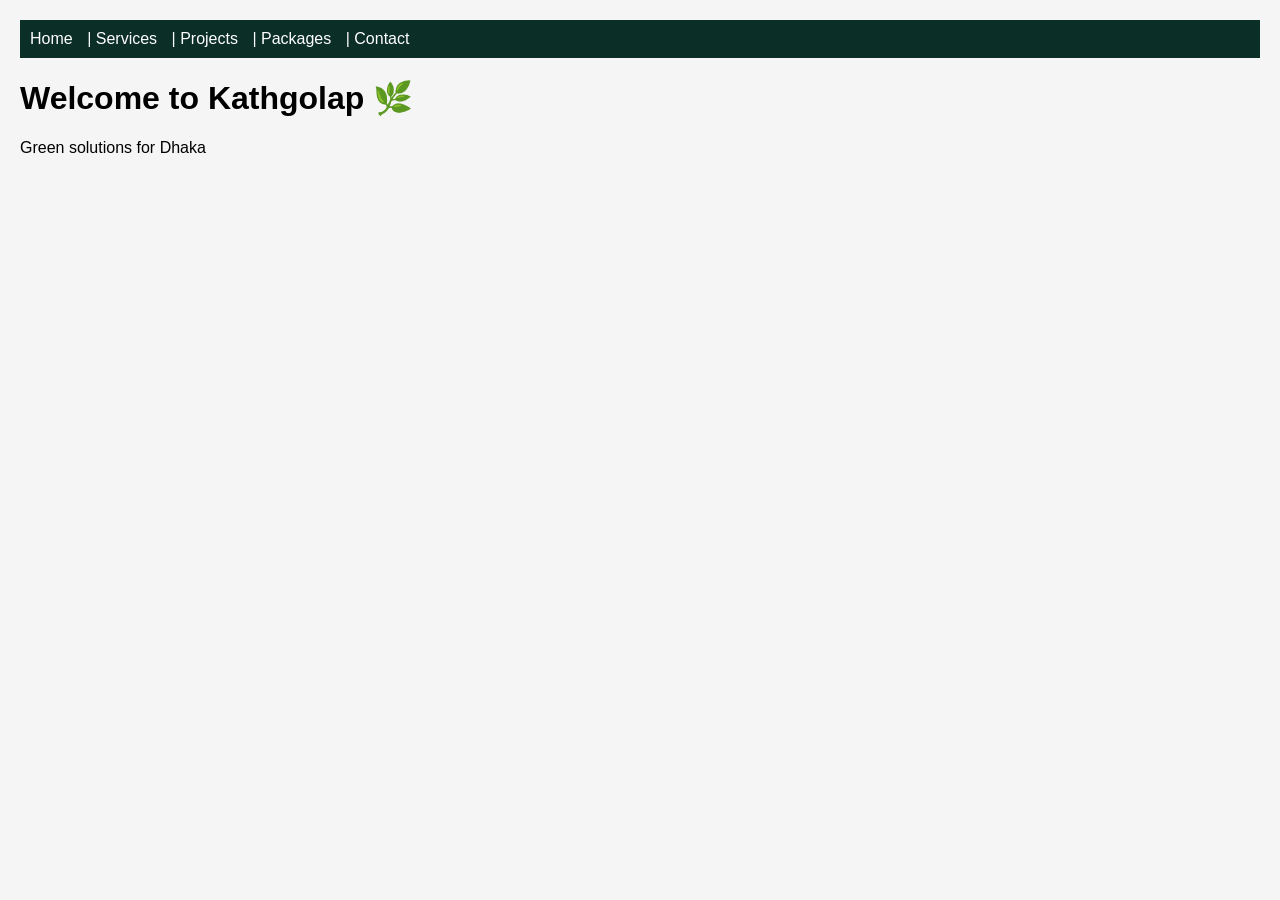
==== index.html @ d376dc99 "Add files via upload first commit" ====
<!DOCTYPE html>
<html><head><title>Kathgolap</title><link rel="stylesheet" href="style.css"></head>
<body>
<header><a href="index.html">Home</a> | <a href="services.html">Services</a> | <a href="projects.html">Projects</a> | <a href="packages.html">Packages</a> | <a href="contact.html">Contact</a></header>
<h1>Welcome to Kathgolap 🌿</h1>
<p>Green solutions for Dhaka</p>
</body></html>
---- style.css ----
body{font-family:Arial;margin:0;padding:20px;background:#f5f5f5;}
header{background:#0B2E26;color:white;padding:10px;}
a{color:white;margin-right:10px;text-decoration:none;}
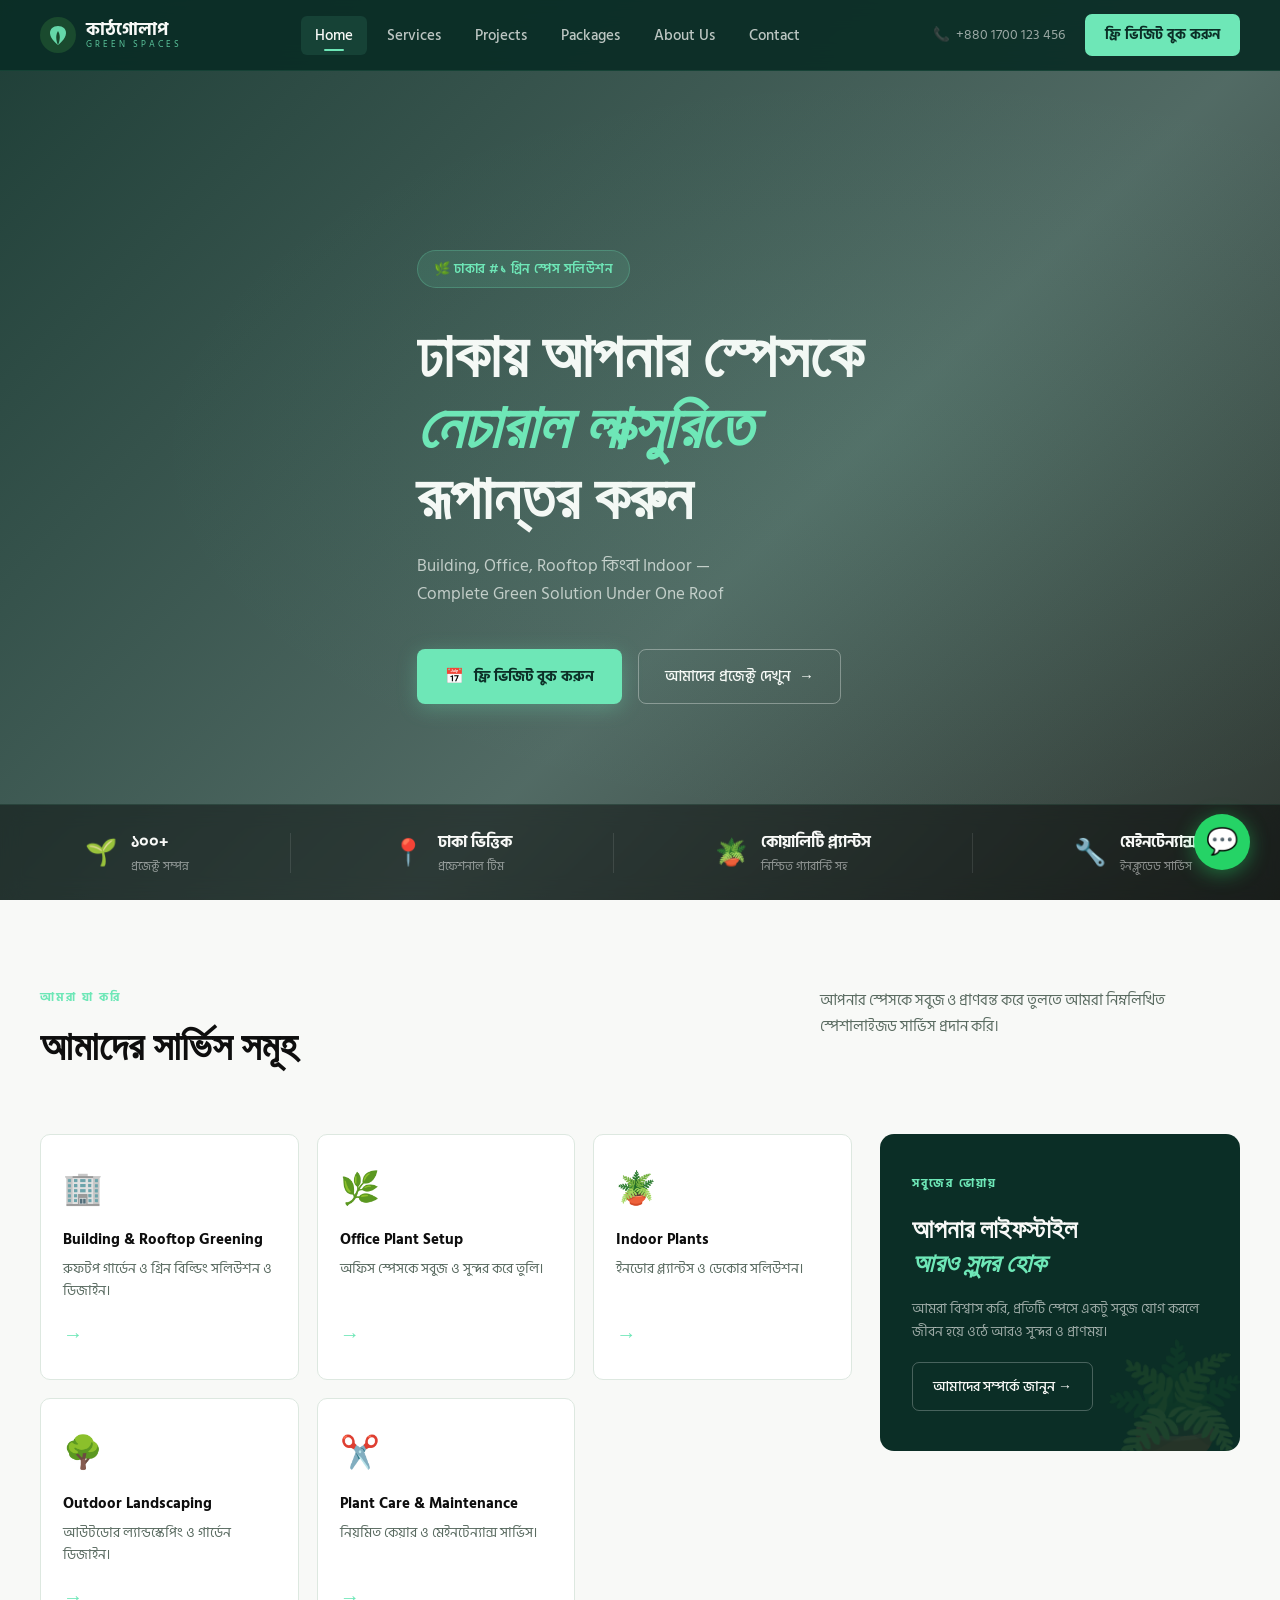
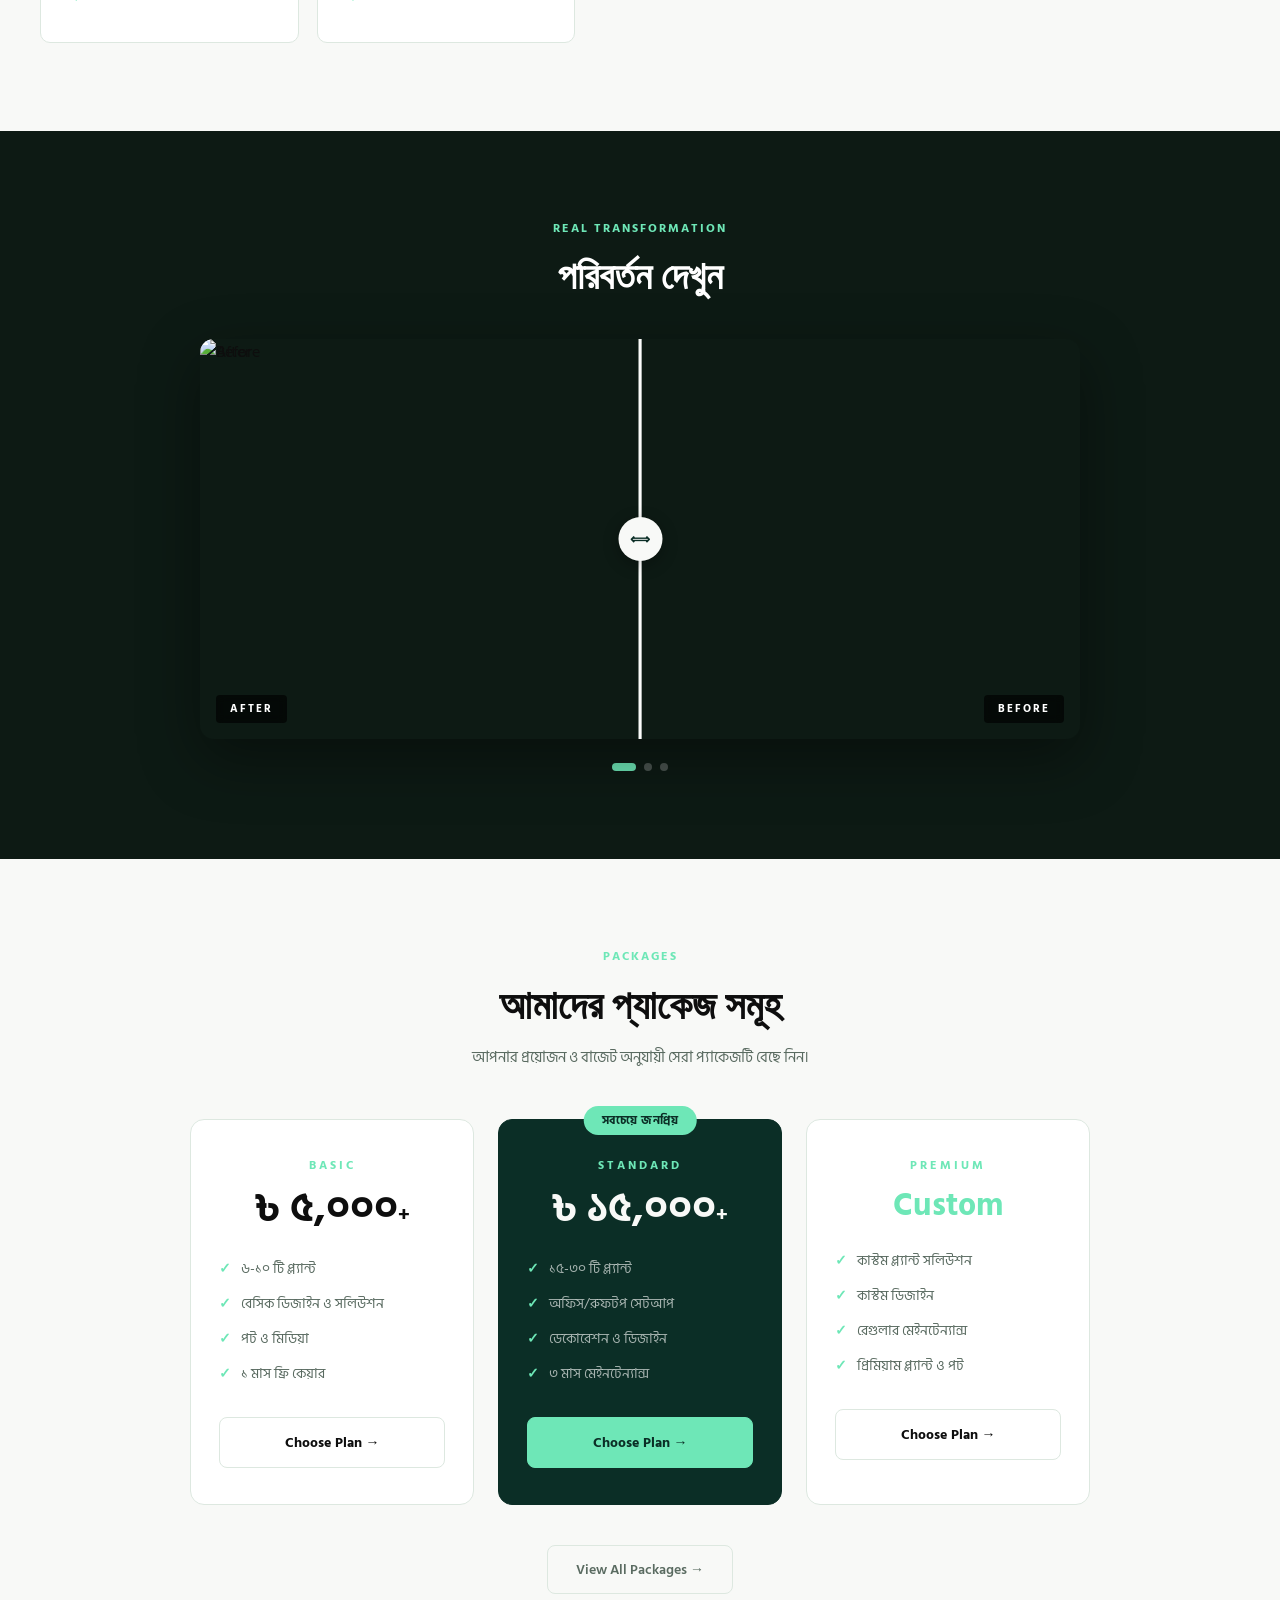
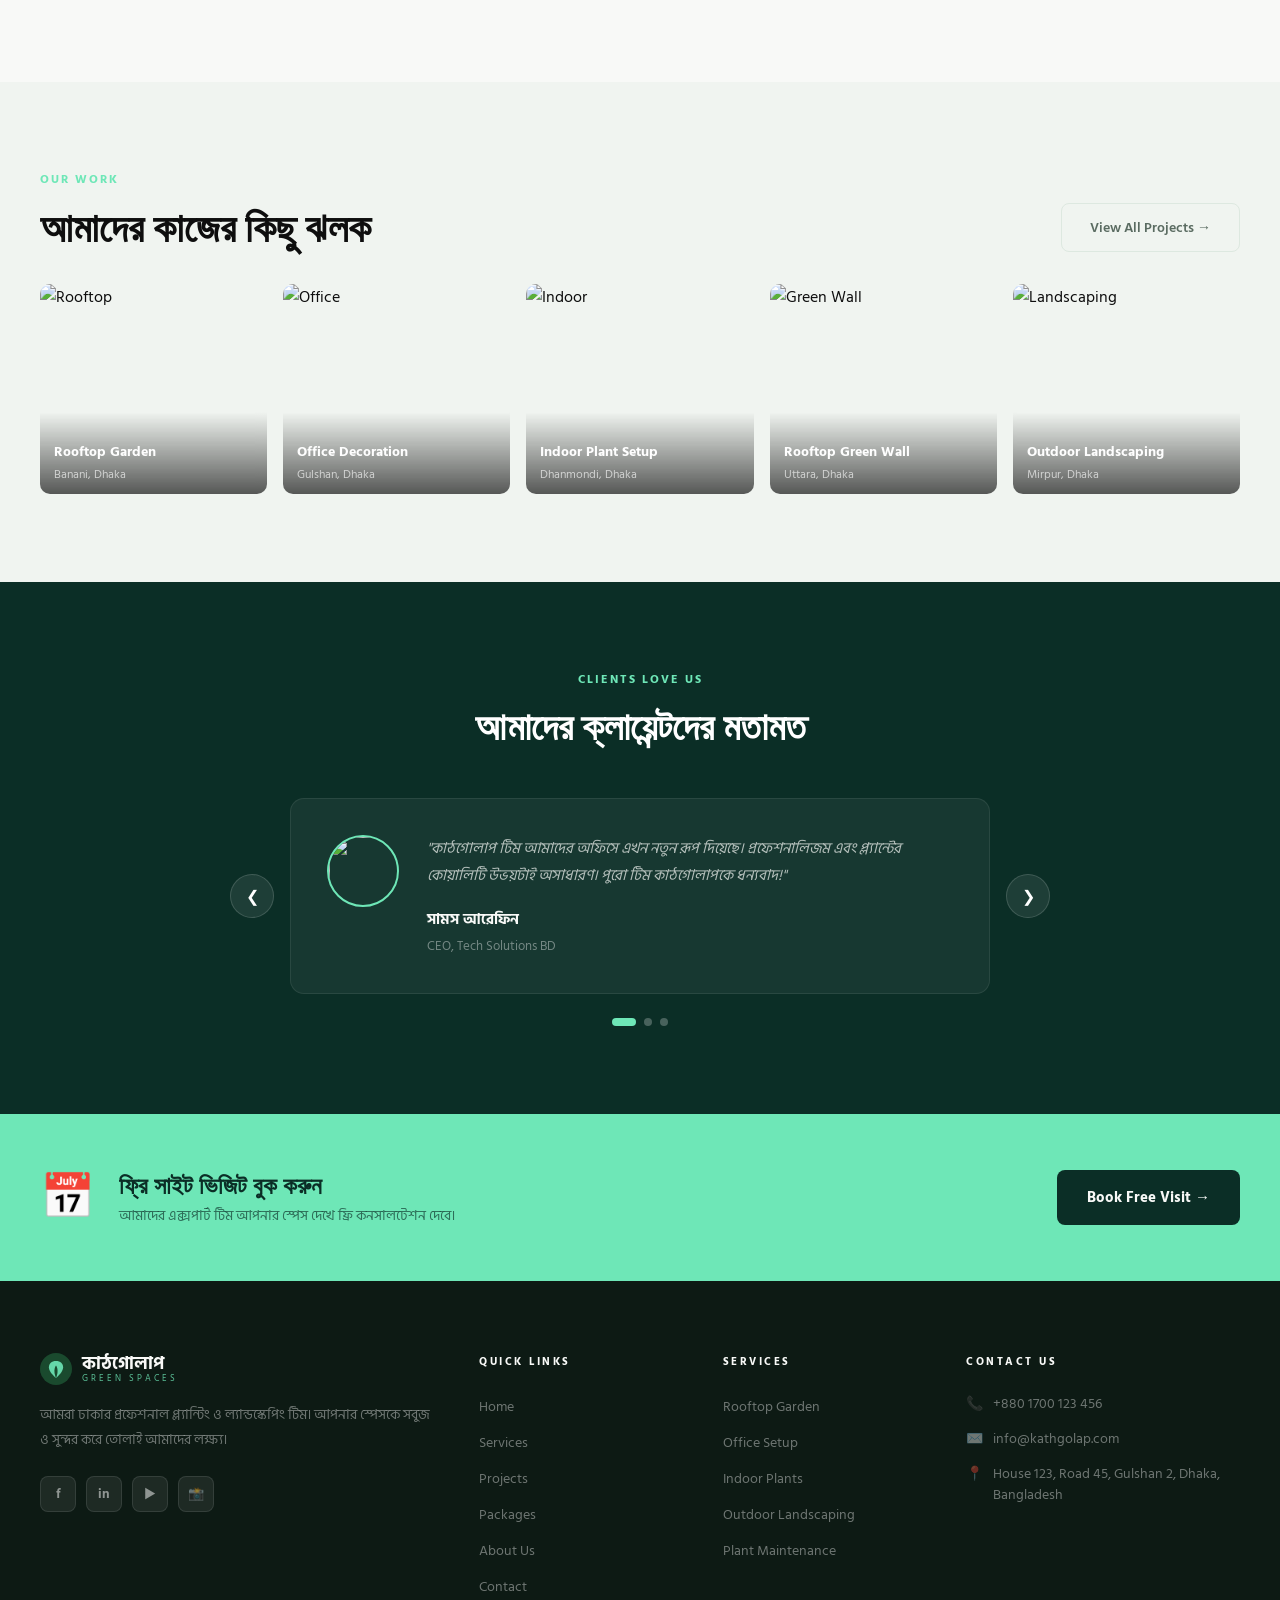
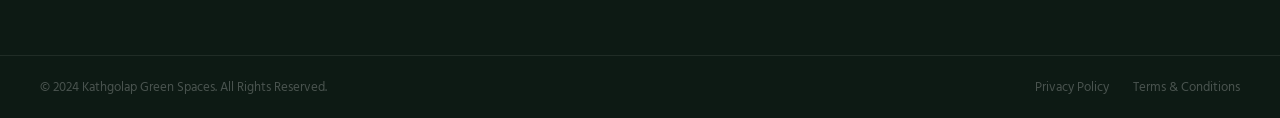
==== commit bb6f1a70: "replace old files with new kathgolap0.2 version" ====
--- a/index.html
+++ b/index.html
@@ -1,8 +1,363 @@
-
 <!DOCTYPE html>
-<html><head><title>Kathgolap</title><link rel="stylesheet" href="style.css"></head>
+<html lang="bn">
+<head>
+<meta charset="UTF-8">
+<meta name="viewport" content="width=device-width, initial-scale=1.0">
+<title>কাঠগোলাপ — Green Spaces Dhaka</title>
+<link rel="preconnect" href="https://fonts.googleapis.com">
+<link href="https://fonts.googleapis.com/css2?family=Hind+Siliguri:wght@300;400;500;600;700&family=Playfair+Display:wght@400;700&display=swap" rel="stylesheet">
+<link rel="stylesheet" href="style.css">
+</head>
 <body>
-<header><a href="index.html">Home</a> | <a href="services.html">Services</a> | <a href="projects.html">Projects</a> | <a href="packages.html">Packages</a> | <a href="contact.html">Contact</a></header>
-<h1>Welcome to Kathgolap 🌿</h1>
-<p>Green solutions for Dhaka</p>
-</body></html>
+
+<!-- NAV -->
+<header id="navbar">
+  <div class="nav-inner">
+    <a href="index.html" class="logo">
+      <svg width="36" height="36" viewBox="0 0 36 36" fill="none"><ellipse cx="18" cy="18" rx="18" ry="18" fill="#1a4a2e"/><path d="M18 28 C18 28 10 22 10 16 C10 12 13 9 18 9 C23 9 26 12 26 16 C26 22 18 28 18 28Z" fill="#6EE7B7" opacity="0.9"/><path d="M18 28 C18 28 14 20 18 14 C22 20 18 28 18 28Z" fill="#1a4a2e"/></svg>
+      <span class="logo-text"><span class="logo-bn">কাঠগোলাপ</span><span class="logo-en">GREEN SPACES</span></span>
+    </a>
+    <nav class="nav-links">
+      <a href="index.html" class="active">Home</a>
+      <a href="services.html">Services</a>
+      <a href="projects.html">Projects</a>
+      <a href="packages.html">Packages</a>
+      <a href="about.html">About Us</a>
+      <a href="contact.html">Contact</a>
+    </nav>
+    <div class="nav-right">
+      <a href="tel:+8801700123456" class="nav-phone"><span>📞</span> +880 1700 123 456</a>
+      <a href="contact.html" class="btn-cta">ফ্রি ভিজিট বুক করুন</a>
+    </div>
+    <button class="hamburger" id="hamburger">&#9776;</button>
+  </div>
+  <div class="mobile-menu" id="mobileMenu">
+    <a href="index.html">Home</a>
+    <a href="services.html">Services</a>
+    <a href="projects.html">Projects</a>
+    <a href="packages.html">Packages</a>
+    <a href="about.html">About Us</a>
+    <a href="contact.html">Contact</a>
+    <a href="contact.html" class="btn-cta" style="margin-top:12px;display:inline-block">ফ্রি ভিজিট বুক করুন</a>
+  </div>
+</header>
+
+<!-- HERO -->
+<section class="hero">
+  <div class="hero-overlay"></div>
+  <div class="hero-content">
+    <div class="hero-badge">🌿 ঢাকার #১ গ্রিন স্পেস সলিউশন</div>
+    <h1>ঢাকায় আপনার স্পেসকে<br><span class="accent-text">নেচারাল লাক্সুরিতে</span><br>রূপান্তর করুন</h1>
+    <p>Building, Office, Rooftop কিংবা Indoor —<br>Complete Green Solution Under One Roof</p>
+    <div class="hero-btns">
+      <a href="contact.html" class="btn-primary"><span>📅</span> ফ্রি ভিজিট বুক করুন</a>
+      <a href="projects.html" class="btn-outline">আমাদের প্রজেক্ট দেখুন <span>→</span></a>
+    </div>
+  </div>
+  <div class="hero-stats">
+    <div class="stat-item">
+      <div class="stat-icon">🌱</div>
+      <div><div class="stat-num">১০০+</div><div class="stat-label">প্রজেক্ট সম্পন্ন</div></div>
+    </div>
+    <div class="stat-divider"></div>
+    <div class="stat-item">
+      <div class="stat-icon">📍</div>
+      <div><div class="stat-num">ঢাকা ভিত্তিক</div><div class="stat-label">প্রফেশনাল টিম</div></div>
+    </div>
+    <div class="stat-divider"></div>
+    <div class="stat-item">
+      <div class="stat-icon">🪴</div>
+      <div><div class="stat-num">কোয়ালিটি প্ল্যান্টস</div><div class="stat-label">নিশ্চিত গ্যারান্টি সহ</div></div>
+    </div>
+    <div class="stat-divider"></div>
+    <div class="stat-item">
+      <div class="stat-icon">🔧</div>
+      <div><div class="stat-num">মেইনটেন্যান্স</div><div class="stat-label">ইনক্লুডেড সার্ভিস</div></div>
+    </div>
+  </div>
+</section>
+
+<!-- SERVICES SECTION -->
+<section class="section" id="services">
+  <div class="container">
+    <div class="section-intro">
+      <div>
+        <div class="section-tag">আমরা যা করি</div>
+        <h2 class="section-title">আমাদের সার্ভিস সমূহ</h2>
+      </div>
+      <p class="section-desc">আপনার স্পেসকে সবুজ ও প্রাণবন্ত করে তুলতে আমরা নিম্নলিখিত স্পেশালাইজড সার্ভিস প্রদান করি।</p>
+    </div>
+    <div class="services-layout">
+      <div class="services-grid">
+        <a href="services.html#rooftop" class="service-card">
+          <div class="svc-icon">🏢</div>
+          <h3>Building & Rooftop Greening</h3>
+          <p>রুফটপ গার্ডেন ও গ্রিন বিল্ডিং সলিউশন ও ডিজাইন।</p>
+          <span class="svc-arrow">→</span>
+        </a>
+        <a href="services.html#office" class="service-card">
+          <div class="svc-icon">🌿</div>
+          <h3>Office Plant Setup</h3>
+          <p>অফিস স্পেসকে সবুজ ও সুন্দর করে তুলি।</p>
+          <span class="svc-arrow">→</span>
+        </a>
+        <a href="services.html#indoor" class="service-card">
+          <div class="svc-icon">🪴</div>
+          <h3>Indoor Plants</h3>
+          <p>ইনডোর প্ল্যান্টস ও ডেকোর সলিউশন।</p>
+          <span class="svc-arrow">→</span>
+        </a>
+        <a href="services.html#outdoor" class="service-card">
+          <div class="svc-icon">🌳</div>
+          <h3>Outdoor Landscaping</h3>
+          <p>আউটডোর ল্যান্ডস্কেপিং ও গার্ডেন ডিজাইন।</p>
+          <span class="svc-arrow">→</span>
+        </a>
+        <a href="services.html#maintenance" class="service-card">
+          <div class="svc-icon">✂️</div>
+          <h3>Plant Care & Maintenance</h3>
+          <p>নিয়মিত কেয়ার ও মেইনটেন্যান্স সার্ভিস।</p>
+          <span class="svc-arrow">→</span>
+        </a>
+      </div>
+      <div class="promo-box">
+        <div class="promo-tag">সবুজের ভোয়ায়</div>
+        <h3>আপনার লাইফস্টাইল<br><span>আরও সুন্দর হোক</span></h3>
+        <p>আমরা বিশ্বাস করি, প্রতিটি স্পেসে একটু সবুজ যোগ করলে জীবন হয়ে ওঠে আরও সুন্দর ও প্রাণময়।</p>
+        <a href="about.html" class="btn-outline-dark">আমাদের সম্পর্কে জানুন →</a>
+      </div>
+    </div>
+  </div>
+</section>
+
+<!-- BEFORE/AFTER -->
+<section class="transform-section">
+  <div class="container">
+    <div class="transform-header">
+      <div class="section-tag" style="color:var(--accent)">REAL TRANSFORMATION</div>
+      <h2 style="color:#fff">পরিবর্তন দেখুন</h2>
+    </div>
+    <div class="ba-container">
+      <div class="ba-slider" id="baSlider">
+        <div class="ba-before">
+          <img src="https://images.unsplash.com/photo-1558618047-3c8c76ca7d13?w=1000&q=80" alt="Before">
+          <span class="ba-label">BEFORE</span>
+        </div>
+        <div class="ba-after">
+          <img src="https://images.unsplash.com/photo-1416879595882-3373a0480b5b?w=1000&q=80" alt="After">
+          <span class="ba-label">AFTER</span>
+        </div>
+        <div class="ba-handle" id="baHandle">
+          <div class="ba-line"></div>
+          <div class="ba-circle">⟺</div>
+          <div class="ba-line"></div>
+        </div>
+      </div>
+    </div>
+    <div class="dots-row">
+      <span class="dot active"></span><span class="dot"></span><span class="dot"></span>
+    </div>
+  </div>
+</section>
+
+<!-- PACKAGES PREVIEW -->
+<section class="section" id="packages">
+  <div class="container">
+    <div class="section-center">
+      <div class="section-tag">PACKAGES</div>
+      <h2 class="section-title">আমাদের প্যাকেজ সমূহ</h2>
+      <p class="section-desc" style="max-width:520px;margin:0 auto 48px">আপনার প্রয়োজন ও বাজেট অনুযায়ী সেরা প্যাকেজটি বেছে নিন।</p>
+    </div>
+    <div class="packages-grid">
+      <div class="pkg-card">
+        <div class="pkg-name">Basic</div>
+        <div class="pkg-price">৳ ৫,০০০<span>+</span></div>
+        <ul class="pkg-list">
+          <li>৬-১০ টি প্ল্যান্ট</li>
+          <li>বেসিক ডিজাইন ও সলিউশন</li>
+          <li>পট ও মিডিয়া</li>
+          <li>১ মাস ফ্রি কেয়ার</li>
+        </ul>
+        <a href="packages.html" class="btn-pkg">Choose Plan →</a>
+      </div>
+      <div class="pkg-card featured">
+        <div class="pkg-badge">সবচেয়ে জনপ্রিয়</div>
+        <div class="pkg-name">Standard</div>
+        <div class="pkg-price">৳ ১৫,০০০<span>+</span></div>
+        <ul class="pkg-list">
+          <li>১৫-৩০ টি প্ল্যান্ট</li>
+          <li>অফিস/রুফটপ সেটআপ</li>
+          <li>ডেকোরেশন ও ডিজাইন</li>
+          <li>৩ মাস মেইনটেন্যান্স</li>
+        </ul>
+        <a href="packages.html" class="btn-pkg featured-btn">Choose Plan →</a>
+      </div>
+      <div class="pkg-card">
+        <div class="pkg-name">Premium</div>
+        <div class="pkg-price custom">Custom</div>
+        <ul class="pkg-list">
+          <li>কাস্টম প্ল্যান্ট সলিউশন</li>
+          <li>কাস্টম ডিজাইন</li>
+          <li>রেগুলার মেইনটেন্যান্স</li>
+          <li>প্রিমিয়াম প্ল্যান্ট ও পট</li>
+        </ul>
+        <a href="packages.html" class="btn-pkg">Choose Plan →</a>
+      </div>
+    </div>
+    <div class="view-all-wrap">
+      <a href="packages.html" class="btn-ghost">View All Packages →</a>
+    </div>
+  </div>
+</section>
+
+<!-- PROJECTS GALLERY -->
+<section class="section projects-section" id="projects">
+  <div class="container">
+    <div class="projects-header">
+      <div>
+        <div class="section-tag">OUR WORK</div>
+        <h2 class="section-title" style="margin-bottom:0">আমাদের কাজের কিছু ঝলক</h2>
+      </div>
+      <a href="projects.html" class="btn-ghost">View All Projects →</a>
+    </div>
+    <div class="gallery-grid">
+      <div class="gallery-card">
+        <img src="https://images.unsplash.com/photo-1558618666-fcd25c85cd64?w=500&q=80" alt="Rooftop">
+        <div class="gallery-info"><h4>Rooftop Garden</h4><p>Banani, Dhaka</p></div>
+      </div>
+      <div class="gallery-card">
+        <img src="https://images.unsplash.com/photo-1497366216548-37526070297c?w=500&q=80" alt="Office">
+        <div class="gallery-info"><h4>Office Decoration</h4><p>Gulshan, Dhaka</p></div>
+      </div>
+      <div class="gallery-card">
+        <img src="https://images.unsplash.com/photo-1416879595882-3373a0480b5b?w=500&q=80" alt="Indoor">
+        <div class="gallery-info"><h4>Indoor Plant Setup</h4><p>Dhanmondi, Dhaka</p></div>
+      </div>
+      <div class="gallery-card">
+        <img src="https://images.unsplash.com/photo-1585320806297-9794b3e4eeae?w=500&q=80" alt="Green Wall">
+        <div class="gallery-info"><h4>Rooftop Green Wall</h4><p>Uttara, Dhaka</p></div>
+      </div>
+      <div class="gallery-card">
+        <img src="https://images.unsplash.com/photo-1585771724684-38269d6639fd?w=500&q=80" alt="Landscaping">
+        <div class="gallery-info"><h4>Outdoor Landscaping</h4><p>Mirpur, Dhaka</p></div>
+      </div>
+    </div>
+  </div>
+</section>
+
+<!-- TESTIMONIALS -->
+<section class="testi-section">
+  <div class="container">
+    <div class="section-center">
+      <div class="section-tag" style="color:var(--accent)">CLIENTS LOVE US</div>
+      <h2 style="color:#fff">আমাদের ক্লায়েন্টদের মতামত</h2>
+    </div>
+    <div class="testi-slider">
+      <button class="testi-btn testi-prev" onclick="changeTesti(-1)">❮</button>
+      <div class="testi-track" id="testiTrack">
+        <div class="testi-card active">
+          <img src="https://images.unsplash.com/photo-1507003211169-0a1dd7228f2d?w=200&q=80" class="testi-avatar" alt="">
+          <div class="testi-body">
+            <p>"কাঠগোলাপ টিম আমাদের অফিসে এখন নতুন রূপ দিয়েছে। প্রফেশনালিজম এবং প্ল্যান্টের কোয়ালিটি উভয়টাই অসাধারণ। পুরো টিম কাঠগোলাপকে ধন্যবাদ!"</p>
+            <div class="testi-name">সামস আরেফিন</div>
+            <div class="testi-role">CEO, Tech Solutions BD</div>
+          </div>
+        </div>
+        <div class="testi-card">
+          <img src="https://images.unsplash.com/photo-1494790108377-be9c29b29330?w=200&q=80" class="testi-avatar" alt="">
+          <div class="testi-body">
+            <p>"আমাদের অফিসের রুফটপে গার্ডেন বানানোর পর পুরো ভাইব চেঞ্জ হয়ে গেছে। কর্মীরা এখন অনেক বেশি রিল্যাক্সড। কাঠগোলাপকে সবাইকে রেকমেন্ড করব।"</p>
+            <div class="testi-name">নাফিসা রহমান</div>
+            <div class="testi-role">HR Manager, Sunrise Group</div>
+          </div>
+        </div>
+        <div class="testi-card">
+          <img src="https://images.unsplash.com/photo-1472099645785-5658abf4ff4e?w=200&q=80" class="testi-avatar" alt="">
+          <div class="testi-body">
+            <p>"বাসার ব্যালকনিতে এত সুন্দর গার্ডেন করে দিয়েছে যে এখন সকালে চা খাওয়াটা একটা অন্যরকম অভিজ্ঞতা। দাম ও কোয়ালিটি দুটোই পারফেক্ট।"</p>
+            <div class="testi-name">রাশেদ করিম</div>
+            <div class="testi-role">Entrepreneur, Dhaka</div>
+          </div>
+        </div>
+      </div>
+      <button class="testi-btn testi-next" onclick="changeTesti(1)">❯</button>
+    </div>
+    <div class="dots-row" id="testiDots">
+      <span class="dot active"></span><span class="dot"></span><span class="dot"></span>
+    </div>
+  </div>
+</section>
+
+<!-- CTA BANNER -->
+<div class="cta-banner">
+  <div class="cta-left">
+    <div class="cta-icon">📅</div>
+    <div>
+      <h3>ফ্রি সাইট ভিজিট বুক করুন</h3>
+      <p>আমাদের এক্সপার্ট টিম আপনার স্পেস দেখে ফ্রি কনসালটেশন দেবে।</p>
+    </div>
+  </div>
+  <a href="contact.html" class="btn-dark-cta">Book Free Visit →</a>
+</div>
+
+<!-- FOOTER -->
+<footer>
+  <div class="footer-inner">
+    <div class="footer-brand">
+      <a href="index.html" class="logo">
+        <svg width="32" height="32" viewBox="0 0 36 36" fill="none"><ellipse cx="18" cy="18" rx="18" ry="18" fill="#1a4a2e"/><path d="M18 28 C18 28 10 22 10 16 C10 12 13 9 18 9 C23 9 26 12 26 16 C26 22 18 28 18 28Z" fill="#6EE7B7" opacity="0.9"/><path d="M18 28 C18 28 14 20 18 14 C22 20 18 28 18 28Z" fill="#1a4a2e"/></svg>
+        <span class="logo-text"><span class="logo-bn">কাঠগোলাপ</span><span class="logo-en">GREEN SPACES</span></span>
+      </a>
+      <p>আমরা ঢাকার প্রফেশনাল প্ল্যান্টিং ও ল্যান্ডস্কেপিং টিম। আপনার স্পেসকে সবুজ ও সুন্দর করে তোলাই আমাদের লক্ষ্য।</p>
+      <div class="socials">
+        <a href="#" class="social">f</a>
+        <a href="#" class="social">in</a>
+        <a href="#" class="social">▶</a>
+        <a href="#" class="social">📸</a>
+      </div>
+    </div>
+    <div class="footer-col">
+      <h4>Quick Links</h4>
+      <ul>
+        <li><a href="index.html">Home</a></li>
+        <li><a href="services.html">Services</a></li>
+        <li><a href="projects.html">Projects</a></li>
+        <li><a href="packages.html">Packages</a></li>
+        <li><a href="about.html">About Us</a></li>
+        <li><a href="contact.html">Contact</a></li>
+      </ul>
+    </div>
+    <div class="footer-col">
+      <h4>Services</h4>
+      <ul>
+        <li><a href="services.html#rooftop">Rooftop Garden</a></li>
+        <li><a href="services.html#office">Office Setup</a></li>
+        <li><a href="services.html#indoor">Indoor Plants</a></li>
+        <li><a href="services.html#outdoor">Outdoor Landscaping</a></li>
+        <li><a href="services.html#maintenance">Plant Maintenance</a></li>
+      </ul>
+    </div>
+    <div class="footer-col">
+      <h4>Contact Us</h4>
+      <div class="contact-info">
+        <div class="ci-item"><span>📞</span> +880 1700 123 456</div>
+        <div class="ci-item"><span>✉️</span> info@kathgolap.com</div>
+        <div class="ci-item"><span>📍</span> House 123, Road 45, Gulshan 2, Dhaka, Bangladesh</div>
+      </div>
+    </div>
+  </div>
+  <div class="footer-bottom">
+    <p>© 2024 Kathgolap Green Spaces. All Rights Reserved.</p>
+    <div class="footer-links">
+      <a href="#">Privacy Policy</a>
+      <a href="#">Terms & Conditions</a>
+    </div>
+  </div>
+</footer>
+
+<!-- WhatsApp FAB -->
+<a href="https://wa.me/8801700123456" class="whatsapp-fab" target="_blank">💬</a>
+
+<script src="script.js"></script>
+</body>
+</html>
--- a/style.css
+++ b/style.css
@@ -1,4 +1,722 @@
-
-body{font-family:Arial;margin:0;padding:20px;background:#f5f5f5;}
-header{background:#0B2E26;color:white;padding:10px;}
-a{color:white;margin-right:10px;text-decoration:none;}
+/* ============================================================
+   KATHGOLAP — PREMIUM GREEN SPACES WEBSITE
+   Color System: Deep Forest + Soft White + Accent Mint
+============================================================ */
+
+:root {
+  --dark:     #0B2E26;
+  --dark2:    #0d1a14;
+  --green:    #1a4a2e;
+  --mid:      #2d6a4f;
+  --accent:   #6EE7B7;
+  --accent2:  #4ade80;
+  --white:    #F8F9F7;
+  --offwhite: #f0f4f0;
+  --text:     #0E0E0E;
+  --muted:    #5a6b61;
+  --border:   #dde8e0;
+  --card-bg:  #ffffff;
+  --radius:   10px;
+  --shadow:   0 4px 24px rgba(11,46,38,.08);
+  --trans:    .3s cubic-bezier(.4,0,.2,1);
+}
+
+*, *::before, *::after { margin:0; padding:0; box-sizing:border-box; }
+html { scroll-behavior:smooth; font-size:16px; }
+body {
+  font-family:'Hind Siliguri', sans-serif;
+  background:var(--white);
+  color:var(--text);
+  overflow-x:hidden;
+  -webkit-font-smoothing:antialiased;
+}
+
+img { display:block; max-width:100%; }
+a { text-decoration:none; color:inherit; }
+ul { list-style:none; }
+
+/* ── SCROLLBAR ── */
+::-webkit-scrollbar { width:6px; }
+::-webkit-scrollbar-track { background:#f0f4f0; }
+::-webkit-scrollbar-thumb { background:var(--mid); border-radius:3px; }
+
+/* ══════════════════════════════════════
+   NAVBAR
+══════════════════════════════════════ */
+#navbar {
+  position:fixed; top:0; left:0; right:0; z-index:1000;
+  background:rgba(11,46,38,.95);
+  backdrop-filter:blur(12px);
+  border-bottom:1px solid rgba(110,231,183,.1);
+  transition:background var(--trans), box-shadow var(--trans);
+}
+#navbar.scrolled {
+  background:rgba(11,20,14,.97);
+  box-shadow:0 2px 24px rgba(0,0,0,.3);
+}
+.nav-inner {
+  max-width:1320px; margin:auto;
+  display:flex; align-items:center; justify-content:space-between;
+  padding:0 40px; height:70px;
+}
+.logo {
+  display:flex; align-items:center; gap:10px; flex-shrink:0;
+}
+.logo-text { display:flex; flex-direction:column; line-height:1.1; }
+.logo-bn { font-size:18px; font-weight:700; color:var(--white); }
+.logo-en { font-size:9px; letter-spacing:3px; color:var(--accent); opacity:.8; }
+.nav-links {
+  display:flex; align-items:center; gap:6px;
+}
+.nav-links a {
+  color:rgba(248,249,247,.75);
+  font-size:14.5px; font-weight:500;
+  padding:8px 14px; border-radius:6px;
+  transition:color var(--trans), background var(--trans);
+  position:relative;
+}
+.nav-links a:hover, .nav-links a.active {
+  color:var(--white);
+  background:rgba(110,231,183,.1);
+}
+.nav-links a.active::after {
+  content:'';
+  position:absolute; bottom:4px; left:50%; transform:translateX(-50%);
+  width:20px; height:2px; background:var(--accent); border-radius:2px;
+}
+.nav-right { display:flex; align-items:center; gap:20px; }
+.nav-phone { color:rgba(248,249,247,.6); font-size:13.5px; display:flex; align-items:center; gap:6px; }
+.btn-cta {
+  background:var(--accent); color:var(--dark);
+  padding:10px 20px; border-radius:7px;
+  font-weight:700; font-size:13.5px; white-space:nowrap;
+  transition:opacity var(--trans), transform var(--trans);
+  display:inline-block;
+}
+.btn-cta:hover { opacity:.88; transform:translateY(-1px); }
+.hamburger {
+  display:none; background:none; border:none;
+  color:var(--white); font-size:22px; cursor:pointer;
+}
+.mobile-menu {
+  display:none; flex-direction:column; gap:4px;
+  padding:16px 24px 24px; border-top:1px solid rgba(255,255,255,.1);
+}
+.mobile-menu a { color:rgba(248,249,247,.8); padding:10px 0; font-size:16px; border-bottom:1px solid rgba(255,255,255,.06); }
+.mobile-menu.open { display:flex; }
+
+/* ══════════════════════════════════════
+   HERO
+══════════════════════════════════════ */
+.hero {
+  min-height:100vh;
+  background:
+    linear-gradient(135deg, rgba(11,46,38,.92) 0%, rgba(11,46,38,.7) 60%, rgba(11,20,14,.85) 100%),
+    url('https://images.unsplash.com/photo-1558618666-fcd25c85cd64?w=1600&q=85') center/cover no-repeat;
+  display:flex; flex-direction:column; justify-content:center;
+  padding-top:70px;
+  position:relative; overflow:hidden;
+}
+.hero::before {
+  content:'';
+  position:absolute; inset:0;
+  background:radial-gradient(ellipse at 70% 50%, rgba(110,231,183,.06) 0%, transparent 60%);
+  pointer-events:none;
+}
+.hero-content {
+  max-width:1320px; margin:auto; padding:80px 40px 0;
+  flex:1; display:flex; flex-direction:column; justify-content:center;
+}
+.hero-badge {
+  display:inline-flex; align-items:center; gap:6px;
+  background:rgba(110,231,183,.12); border:1px solid rgba(110,231,183,.25);
+  color:var(--accent); padding:7px 16px; border-radius:30px;
+  font-size:13px; font-weight:600; letter-spacing:.5px;
+  margin-bottom:28px; width:fit-content;
+}
+.hero h1 {
+  font-family:'Playfair Display', serif;
+  font-size:clamp(36px, 5vw, 62px);
+  line-height:1.15; color:var(--white);
+  margin-bottom:22px; font-weight:700;
+}
+.accent-text {
+  color:var(--accent);
+  font-style:italic;
+}
+.hero p {
+  color:rgba(248,249,247,.7); font-size:17px;
+  line-height:1.7; margin-bottom:40px; max-width:480px;
+}
+.hero-btns { display:flex; gap:16px; flex-wrap:wrap; }
+.btn-primary {
+  display:inline-flex; align-items:center; gap:10px;
+  background:var(--accent); color:var(--dark);
+  padding:15px 28px; border-radius:8px;
+  font-weight:700; font-size:15px;
+  transition:transform var(--trans), box-shadow var(--trans);
+  box-shadow:0 4px 20px rgba(110,231,183,.3);
+}
+.btn-primary:hover { transform:translateY(-2px); box-shadow:0 8px 28px rgba(110,231,183,.4); }
+.btn-outline {
+  display:inline-flex; align-items:center; gap:8px;
+  color:var(--white); padding:14px 26px; border-radius:8px;
+  border:1.5px solid rgba(248,249,247,.35); font-size:15px; font-weight:500;
+  transition:border-color var(--trans), background var(--trans);
+}
+.btn-outline:hover { border-color:var(--white); background:rgba(255,255,255,.06); }
+
+.hero-stats {
+  max-width:1320px; margin:0 auto; width:100%;
+  background:rgba(0,0,0,.45); backdrop-filter:blur(10px);
+  border-top:1px solid rgba(110,231,183,.1);
+  display:flex; justify-content:space-around; align-items:center;
+  padding:24px 40px; margin-top:auto; flex-wrap:wrap; gap:12px;
+}
+.stat-item { display:flex; align-items:center; gap:14px; }
+.stat-icon { font-size:26px; }
+.stat-num { font-size:16px; font-weight:700; color:var(--white); }
+.stat-label { font-size:12px; color:rgba(255,255,255,.5); margin-top:2px; }
+.stat-divider { width:1px; height:40px; background:rgba(255,255,255,.1); }
+
+/* ══════════════════════════════════════
+   SECTIONS COMMON
+══════════════════════════════════════ */
+.section { padding:88px 0; }
+.container { max-width:1320px; margin:auto; padding:0 40px; }
+.section-tag {
+  color:var(--accent); font-size:12px; font-weight:700;
+  letter-spacing:2px; text-transform:uppercase; margin-bottom:10px;
+}
+.section-title { font-family:'Playfair Display', serif; font-size:clamp(26px,3.5vw,40px); font-weight:700; margin-bottom:16px; }
+.section-intro {
+  display:flex; justify-content:space-between; align-items:flex-start;
+  flex-wrap:wrap; gap:20px; margin-bottom:48px;
+}
+.section-desc { color:var(--muted); font-size:15px; line-height:1.75; max-width:420px; }
+.section-center { text-align:center; }
+
+/* ══════════════════════════════════════
+   SERVICES
+══════════════════════════════════════ */
+.services-layout {
+  display:grid; grid-template-columns:1fr 360px; gap:28px; align-items:start;
+}
+.services-grid {
+  display:grid; grid-template-columns:repeat(3,1fr); gap:18px;
+}
+.services-grid .service-card:nth-child(4),
+.services-grid .service-card:nth-child(5) {
+  /* last row spans 2 cols evenly via auto placement */
+}
+.service-card {
+  background:var(--card-bg); border-radius:var(--radius);
+  padding:28px 22px; border:1.5px solid var(--border);
+  display:flex; flex-direction:column;
+  transition:transform var(--trans), box-shadow var(--trans), border-color var(--trans);
+  cursor:pointer;
+}
+.service-card:hover {
+  transform:translateY(-5px); box-shadow:var(--shadow);
+  border-color:rgba(110,231,183,.5);
+}
+.svc-icon { font-size:32px; margin-bottom:14px; }
+.service-card h3 { font-size:15px; font-weight:700; margin-bottom:8px; line-height:1.4; }
+.service-card p { font-size:13.5px; color:var(--muted); line-height:1.65; flex:1; }
+.svc-arrow {
+  color:var(--accent); font-size:20px; font-weight:700; margin-top:16px;
+  display:inline-block; transition:transform var(--trans);
+}
+.service-card:hover .svc-arrow { transform:translateX(5px); }
+
+.promo-box {
+  background:var(--dark); border-radius:14px;
+  padding:40px 32px; color:var(--white);
+  display:flex; flex-direction:column; gap:18px;
+  min-height:280px; justify-content:center;
+  position:relative; overflow:hidden;
+}
+.promo-box::after {
+  content:'🪴'; position:absolute; right:-10px; bottom:-20px;
+  font-size:120px; opacity:.12; line-height:1;
+}
+.promo-tag { color:var(--accent); font-size:12px; font-weight:700; letter-spacing:2px; text-transform:uppercase; }
+.promo-box h3 { font-family:'Playfair Display', serif; font-size:26px; font-weight:700; line-height:1.3; }
+.promo-box h3 span { color:var(--accent); font-style:italic; }
+.promo-box p { font-size:14px; color:rgba(248,249,247,.6); line-height:1.7; }
+.btn-outline-dark {
+  display:inline-flex; align-items:center; gap:8px;
+  border:1.5px solid rgba(255,255,255,.25); color:var(--white);
+  padding:12px 20px; border-radius:7px; font-size:14px; font-weight:500;
+  width:fit-content; transition:border-color var(--trans), background var(--trans);
+}
+.btn-outline-dark:hover { border-color:var(--accent); background:rgba(110,231,183,.08); }
+
+/* ══════════════════════════════════════
+   BEFORE / AFTER
+══════════════════════════════════════ */
+.transform-section { background:var(--dark2); padding:88px 0; }
+.transform-header { text-align:center; margin-bottom:40px; }
+.transform-header h2 { font-family:'Playfair Display', serif; font-size:clamp(24px,3vw,38px); }
+.ba-container { max-width:960px; margin:0 auto; padding:0 40px; }
+.ba-slider {
+  position:relative; border-radius:14px; overflow:hidden;
+  height:400px; cursor:col-resize; user-select:none;
+  box-shadow:0 20px 60px rgba(0,0,0,.4);
+}
+.ba-before, .ba-after {
+  position:absolute; top:0; height:100%; overflow:hidden;
+}
+.ba-before { left:0; right:0; }
+.ba-before img { width:100%; height:100%; object-fit:cover; }
+.ba-after {
+  left:0; width:50%;
+  transition:none;
+}
+.ba-after img { width:200%; height:100%; object-fit:cover; }
+.ba-label {
+  position:absolute; bottom:16px; padding:5px 14px;
+  background:rgba(0,0,0,.65); backdrop-filter:blur(4px);
+  color:#fff; font-size:11px; font-weight:800; letter-spacing:2px;
+  border-radius:4px;
+}
+.ba-before .ba-label { right:16px; }
+.ba-after .ba-label { left:16px; }
+.ba-handle {
+  position:absolute; top:0; left:50%;
+  width:3px; height:100%;
+  background:var(--white);
+  transform:translateX(-50%);
+  display:flex; flex-direction:column; align-items:center; justify-content:center;
+  gap:0; pointer-events:none;
+}
+.ba-line { flex:1; width:2px; background:rgba(255,255,255,.6); }
+.ba-circle {
+  width:44px; height:44px; border-radius:50%;
+  background:var(--white); color:var(--dark); font-size:14px; font-weight:700;
+  display:flex; align-items:center; justify-content:center;
+  box-shadow:0 4px 16px rgba(0,0,0,.3); flex-shrink:0;
+}
+.dots-row { display:flex; justify-content:center; gap:8px; margin-top:24px; }
+.dot {
+  width:8px; height:8px; border-radius:50%;
+  background:rgba(255,255,255,.25); transition:background var(--trans), width var(--trans);
+}
+.dot.active { background:var(--accent); width:24px; border-radius:4px; }
+
+/* ══════════════════════════════════════
+   PACKAGES
+══════════════════════════════════════ */
+.packages-grid {
+  display:grid; grid-template-columns:repeat(3,1fr);
+  gap:24px; max-width:900px; margin:0 auto;
+}
+.pkg-card {
+  background:var(--card-bg); border:1.5px solid var(--border);
+  border-radius:14px; padding:36px 28px;
+  text-align:center; position:relative;
+  transition:transform var(--trans), box-shadow var(--trans);
+}
+.pkg-card:hover { transform:translateY(-6px); box-shadow:var(--shadow); }
+.pkg-card.featured { background:var(--dark); border-color:var(--dark); color:var(--white); }
+.pkg-badge {
+  position:absolute; top:-14px; left:50%; transform:translateX(-50%);
+  background:var(--accent); color:var(--dark);
+  padding:5px 18px; border-radius:20px; font-size:12px; font-weight:800;
+  white-space:nowrap; letter-spacing:.5px;
+}
+.pkg-name { font-size:12px; font-weight:800; letter-spacing:3px; color:var(--accent); text-transform:uppercase; margin-bottom:14px; }
+.pkg-price { font-size:40px; font-weight:800; margin-bottom:28px; line-height:1; }
+.pkg-price span { font-size:20px; }
+.pkg-card.featured .pkg-price { color:var(--white); }
+.pkg-price.custom { font-size:32px; color:var(--accent); }
+.pkg-list { text-align:left; margin-bottom:32px; display:flex; flex-direction:column; gap:12px; }
+.pkg-list li {
+  display:flex; align-items:flex-start; gap:10px;
+  font-size:14px; color:var(--muted);
+}
+.pkg-card.featured .pkg-list li { color:rgba(248,249,247,.65); }
+.pkg-list li::before { content:'✓'; color:var(--accent); font-weight:800; flex-shrink:0; }
+.btn-pkg {
+  display:block; width:100%; padding:13px;
+  border-radius:8px; font-family:'Hind Siliguri', sans-serif;
+  font-size:14px; font-weight:700; text-align:center;
+  border:1.5px solid var(--border); color:var(--text);
+  transition:all var(--trans);
+}
+.btn-pkg:hover { border-color:var(--accent); color:var(--accent); }
+.btn-pkg.featured-btn {
+  background:var(--accent); color:var(--dark); border-color:var(--accent);
+}
+.btn-pkg.featured-btn:hover { opacity:.88; }
+.view-all-wrap { text-align:center; margin-top:40px; }
+.btn-ghost {
+  display:inline-flex; align-items:center; gap:8px;
+  border:1.5px solid var(--border); color:var(--muted);
+  padding:12px 28px; border-radius:8px; font-size:14px; font-weight:600;
+  transition:all var(--trans);
+}
+.btn-ghost:hover { border-color:var(--accent); color:var(--accent); }
+
+/* ══════════════════════════════════════
+   GALLERY
+══════════════════════════════════════ */
+.projects-section { background:var(--offwhite); }
+.projects-header {
+  display:flex; justify-content:space-between; align-items:flex-end;
+  margin-bottom:32px; flex-wrap:wrap; gap:16px;
+}
+.gallery-grid {
+  display:grid; grid-template-columns:repeat(5,1fr); gap:16px;
+}
+.gallery-card {
+  border-radius:10px; overflow:hidden;
+  height:210px; position:relative; cursor:pointer;
+}
+.gallery-card img { width:100%; height:100%; object-fit:cover; transition:transform .45s ease; }
+.gallery-card:hover img { transform:scale(1.08); }
+.gallery-info {
+  position:absolute; bottom:0; left:0; right:0;
+  background:linear-gradient(transparent, rgba(0,0,0,.75));
+  padding:28px 14px 14px; color:#fff;
+  transform:translateY(4px); opacity:.9;
+  transition:transform var(--trans), opacity var(--trans);
+}
+.gallery-card:hover .gallery-info { transform:translateY(0); opacity:1; }
+.gallery-info h4 { font-size:14px; font-weight:700; }
+.gallery-info p { font-size:12px; opacity:.65; margin-top:2px; }
+
+/* ══════════════════════════════════════
+   TESTIMONIALS
+══════════════════════════════════════ */
+.testi-section { background:var(--dark); padding:88px 0; }
+.testi-section h2 { font-family:'Playfair Display', serif; font-size:clamp(24px,3vw,38px); margin-top:10px; margin-bottom:48px; }
+.testi-slider { position:relative; max-width:820px; margin:0 auto; padding:0 60px; }
+.testi-btn {
+  position:absolute; top:50%; transform:translateY(-50%);
+  width:44px; height:44px; border-radius:50%;
+  background:rgba(255,255,255,.08); border:1px solid rgba(255,255,255,.15);
+  color:#fff; font-size:16px; cursor:pointer;
+  transition:background var(--trans), border-color var(--trans);
+  display:flex; align-items:center; justify-content:center;
+}
+.testi-btn:hover { background:var(--accent); color:var(--dark); border-color:var(--accent); }
+.testi-prev { left:0; }
+.testi-next { right:0; }
+.testi-track { overflow:hidden; }
+.testi-card {
+  display:none; align-items:flex-start; gap:28px;
+  background:rgba(255,255,255,.05); border:1px solid rgba(255,255,255,.08);
+  border-radius:14px; padding:36px;
+}
+.testi-card.active { display:flex; }
+.testi-avatar { width:72px; height:72px; border-radius:50%; object-fit:cover; flex-shrink:0; border:2px solid var(--accent); }
+.testi-body p { font-size:15px; color:rgba(248,249,247,.7); line-height:1.8; margin-bottom:18px; font-style:italic; }
+.testi-name { font-size:15px; font-weight:700; color:var(--white); }
+.testi-role { font-size:13px; color:rgba(255,255,255,.4); margin-top:3px; }
+
+/* ══════════════════════════════════════
+   CTA BANNER
+══════════════════════════════════════ */
+.cta-banner {
+  background:var(--accent); padding:48px 40px;
+  display:flex; align-items:center; justify-content:space-between;
+  flex-wrap:wrap; gap:24px; max-width:100%;
+}
+.cta-left { display:flex; align-items:center; gap:24px; }
+.cta-icon { font-size:44px; }
+.cta-left h3 { font-family:'Playfair Display', serif; font-size:24px; font-weight:700; color:var(--dark); }
+.cta-left p { font-size:14px; color:rgba(11,46,38,.65); margin-top:4px; }
+.btn-dark-cta {
+  background:var(--dark); color:var(--white);
+  padding:15px 30px; border-radius:8px; font-size:15px; font-weight:700;
+  display:inline-flex; align-items:center; gap:8px;
+  transition:opacity var(--trans), transform var(--trans); flex-shrink:0;
+}
+.btn-dark-cta:hover { opacity:.85; transform:translateY(-1px); }
+
+/* ══════════════════════════════════════
+   FOOTER
+══════════════════════════════════════ */
+footer { background:var(--dark2); padding:72px 0 0; }
+.footer-inner {
+  max-width:1320px; margin:auto; padding:0 40px 56px;
+  display:grid; grid-template-columns:2fr 1fr 1fr 1.4fr; gap:48px;
+  border-bottom:1px solid rgba(255,255,255,.08);
+}
+.footer-brand p { font-size:14px; color:rgba(255,255,255,.4); line-height:1.75; margin:18px 0 24px; }
+.socials { display:flex; gap:10px; }
+.social {
+  width:36px; height:36px; border-radius:8px;
+  background:rgba(255,255,255,.07); border:1px solid rgba(255,255,255,.1);
+  color:rgba(255,255,255,.5); display:flex; align-items:center; justify-content:center;
+  font-size:13px; font-weight:700; transition:all var(--trans);
+}
+.social:hover { background:var(--accent); color:var(--dark); border-color:var(--accent); }
+.footer-col h4 {
+  font-size:11px; font-weight:800; color:var(--white); letter-spacing:2.5px;
+  text-transform:uppercase; margin-bottom:22px;
+}
+.footer-col ul { display:flex; flex-direction:column; gap:10px; }
+.footer-col ul a { color:rgba(255,255,255,.4); font-size:14px; transition:color var(--trans); }
+.footer-col ul a:hover { color:var(--accent); }
+.contact-info { display:flex; flex-direction:column; gap:14px; }
+.ci-item { display:flex; align-items:flex-start; gap:10px; font-size:14px; color:rgba(255,255,255,.4); line-height:1.5; }
+.ci-item span { flex-shrink:0; }
+.footer-bottom {
+  max-width:1320px; margin:auto; padding:20px 40px;
+  display:flex; justify-content:space-between; align-items:center; flex-wrap:wrap; gap:12px;
+}
+.footer-bottom p { font-size:13px; color:rgba(255,255,255,.25); }
+.footer-links { display:flex; gap:24px; }
+.footer-links a { font-size:13px; color:rgba(255,255,255,.25); transition:color var(--trans); }
+.footer-links a:hover { color:var(--accent); }
+
+/* WhatsApp FAB */
+.whatsapp-fab {
+  position:fixed; bottom:30px; right:30px; z-index:999;
+  width:56px; height:56px; border-radius:50%;
+  background:#25D366;
+  display:flex; align-items:center; justify-content:center;
+  font-size:26px; text-decoration:none;
+  box-shadow:0 4px 20px rgba(37,211,102,.45);
+  transition:transform var(--trans), box-shadow var(--trans);
+  animation:pulse 2.5s infinite;
+}
+.whatsapp-fab:hover { transform:scale(1.1); box-shadow:0 8px 28px rgba(37,211,102,.6); animation:none; }
+@keyframes pulse {
+  0%,100% { box-shadow:0 4px 20px rgba(37,211,102,.45); }
+  50% { box-shadow:0 4px 30px rgba(37,211,102,.7), 0 0 0 8px rgba(37,211,102,.1); }
+}
+
+/* ══════════════════════════════════════
+   PAGE HERO (inner pages)
+══════════════════════════════════════ */
+.page-hero {
+  background:linear-gradient(135deg, var(--dark) 0%, var(--dark2) 100%);
+  padding:130px 40px 70px;
+  text-align:center; color:var(--white);
+}
+.page-hero .section-tag { display:block; margin-bottom:12px; }
+.page-hero h1 { font-family:'Playfair Display', serif; font-size:clamp(28px,4vw,52px); font-weight:700; }
+.page-hero p { color:rgba(248,249,247,.6); font-size:16px; margin-top:14px; }
+.breadcrumb {
+  display:flex; align-items:center; justify-content:center; gap:8px;
+  font-size:13px; color:rgba(255,255,255,.4); margin-top:20px;
+}
+.breadcrumb a { color:var(--accent); }
+.breadcrumb span { opacity:.4; }
+
+/* ══════════════════════════════════════
+   SERVICES PAGE
+══════════════════════════════════════ */
+.services-list { display:flex; flex-direction:column; gap:0; }
+.service-row {
+  display:grid; grid-template-columns:1fr 1fr; gap:0;
+  min-height:420px;
+}
+.service-row:nth-child(even) { direction:rtl; }
+.service-row:nth-child(even) > * { direction:ltr; }
+.svc-img { overflow:hidden; }
+.svc-img img { width:100%; height:100%; object-fit:cover; transition:transform .5s ease; }
+.service-row:hover .svc-img img { transform:scale(1.04); }
+.svc-content {
+  padding:64px 56px; display:flex; flex-direction:column;
+  justify-content:center; background:var(--white);
+}
+.service-row:nth-child(odd) .svc-content { background:var(--offwhite); }
+.svc-num { font-size:64px; font-weight:800; color:var(--accent); opacity:.15; line-height:1; margin-bottom:8px; }
+.svc-content h2 { font-family:'Playfair Display', serif; font-size:28px; font-weight:700; margin-bottom:16px; }
+.svc-content p { color:var(--muted); font-size:15px; line-height:1.75; margin-bottom:24px; }
+.svc-features { display:flex; flex-direction:column; gap:10px; margin-bottom:28px; }
+.svc-features li { display:flex; align-items:center; gap:10px; font-size:14px; color:var(--muted); }
+.svc-features li::before { content:'✓'; color:var(--accent); font-weight:800; }
+
+/* ══════════════════════════════════════
+   PROJECTS PAGE
+══════════════════════════════════════ */
+.filter-bar {
+  display:flex; gap:10px; flex-wrap:wrap; margin-bottom:36px;
+}
+.filter-btn {
+  padding:9px 20px; border-radius:30px; border:1.5px solid var(--border);
+  font-family:'Hind Siliguri', sans-serif; font-size:14px; cursor:pointer;
+  background:transparent; color:var(--muted); transition:all var(--trans);
+}
+.filter-btn.active, .filter-btn:hover { background:var(--dark); color:var(--white); border-color:var(--dark); }
+.projects-masonry {
+  display:grid; grid-template-columns:repeat(3,1fr); gap:20px;
+}
+.proj-card { border-radius:12px; overflow:hidden; position:relative; cursor:pointer; }
+.proj-card img { width:100%; height:240px; object-fit:cover; display:block; transition:transform .4s ease; }
+.proj-card:hover img { transform:scale(1.06); }
+.proj-overlay {
+  position:absolute; inset:0;
+  background:linear-gradient(transparent 40%, rgba(11,46,38,.85));
+  opacity:0; transition:opacity var(--trans); display:flex; align-items:flex-end; padding:20px;
+}
+.proj-card:hover .proj-overlay { opacity:1; }
+.proj-info h4 { color:#fff; font-size:16px; font-weight:700; }
+.proj-info p { color:rgba(255,255,255,.6); font-size:13px; margin-top:3px; }
+.proj-info span { color:var(--accent); font-size:12px; font-weight:700; letter-spacing:1px; text-transform:uppercase; }
+
+/* ══════════════════════════════════════
+   PACKAGES PAGE
+══════════════════════════════════════ */
+.packages-full { display:grid; grid-template-columns:repeat(3,1fr); gap:28px; margin-top:56px; }
+.pkg-full {
+  background:var(--card-bg); border:1.5px solid var(--border); border-radius:16px;
+  overflow:hidden; transition:transform var(--trans), box-shadow var(--trans);
+}
+.pkg-full:hover { transform:translateY(-8px); box-shadow:0 16px 48px rgba(11,46,38,.12); }
+.pkg-full.featured { border-color:var(--dark); }
+.pkg-header { padding:32px 28px 24px; border-bottom:1px solid var(--border); text-align:center; }
+.pkg-full.featured .pkg-header { background:var(--dark); }
+.pkg-body { padding:28px; }
+.pkg-price-big { font-size:48px; font-weight:800; color:var(--dark); margin:12px 0; }
+.pkg-full.featured .pkg-price-big { color:var(--white); }
+.pkg-price-big small { font-size:18px; color:var(--muted); }
+.pkg-full.featured small { color:rgba(248,249,247,.5); }
+.pkg-features-full { display:flex; flex-direction:column; gap:14px; margin-bottom:28px; }
+.pkg-features-full li { display:flex; align-items:flex-start; gap:12px; font-size:14.5px; color:var(--muted); line-height:1.5; }
+.pkg-features-full li::before { content:'✓'; color:var(--accent); font-weight:800; flex-shrink:0; margin-top:1px; }
+.pkg-cta { display:block; width:100%; padding:15px; border-radius:8px; text-align:center; font-weight:700; font-size:15px; transition:all var(--trans); border:2px solid var(--border); color:var(--text); font-family:'Hind Siliguri', sans-serif; cursor:pointer; }
+.pkg-cta:hover { border-color:var(--accent); color:var(--accent); }
+.pkg-cta.filled { background:var(--accent); color:var(--dark); border-color:var(--accent); }
+.pkg-cta.filled:hover { opacity:.88; }
+.faq-section { padding:72px 0; background:var(--offwhite); }
+.faq-grid { display:flex; flex-direction:column; gap:2px; margin-top:40px; max-width:800px; }
+.faq-item { background:var(--white); border-radius:8px; overflow:hidden; }
+.faq-q {
+  padding:20px 24px; font-size:15px; font-weight:600; cursor:pointer;
+  display:flex; justify-content:space-between; align-items:center;
+  transition:color var(--trans);
+}
+.faq-q:hover { color:var(--green); }
+.faq-icon { font-size:20px; transition:transform var(--trans); }
+.faq-item.open .faq-icon { transform:rotate(45deg); }
+.faq-a { display:none; padding:0 24px 20px; font-size:14px; color:var(--muted); line-height:1.75; }
+.faq-item.open .faq-a { display:block; }
+
+/* ══════════════════════════════════════
+   ABOUT PAGE
+══════════════════════════════════════ */
+.about-intro { display:grid; grid-template-columns:1fr 1fr; gap:64px; align-items:center; }
+.about-img-wrap { position:relative; }
+.about-img-wrap img { width:100%; border-radius:14px; object-fit:cover; height:480px; }
+.about-badge {
+  position:absolute; bottom:-20px; right:-20px;
+  background:var(--dark); color:var(--white); padding:24px 28px; border-radius:12px;
+  text-align:center; box-shadow:0 8px 32px rgba(0,0,0,.2);
+}
+.about-badge .big { font-size:42px; font-weight:800; color:var(--accent); line-height:1; }
+.about-badge p { font-size:13px; color:rgba(255,255,255,.6); margin-top:4px; }
+.about-text .section-tag { display:block; margin-bottom:12px; }
+.about-text h2 { font-family:'Playfair Display', serif; font-size:clamp(26px,3vw,38px); font-weight:700; margin-bottom:20px; }
+.about-text p { color:var(--muted); font-size:15px; line-height:1.8; margin-bottom:16px; }
+.values-grid { display:grid; grid-template-columns:repeat(2,1fr); gap:20px; margin-top:32px; }
+.value-card { background:var(--offwhite); padding:24px; border-radius:10px; }
+.value-card .icon { font-size:28px; margin-bottom:10px; }
+.value-card h4 { font-size:15px; font-weight:700; margin-bottom:6px; }
+.value-card p { font-size:13.5px; color:var(--muted); line-height:1.6; }
+.team-section { padding:88px 0; background:var(--offwhite); }
+.team-grid { display:grid; grid-template-columns:repeat(4,1fr); gap:24px; margin-top:48px; }
+.team-card { background:var(--white); border-radius:12px; overflow:hidden; text-align:center; }
+.team-card img { width:100%; height:220px; object-fit:cover; }
+.team-info { padding:20px 16px; }
+.team-info h4 { font-size:16px; font-weight:700; }
+.team-info p { font-size:13px; color:var(--muted); margin-top:4px; }
+.team-info span { display:inline-block; margin-top:10px; font-size:11px; color:var(--accent); font-weight:700; letter-spacing:1px; text-transform:uppercase; }
+
+/* ══════════════════════════════════════
+   CONTACT PAGE
+══════════════════════════════════════ */
+.contact-layout { display:grid; grid-template-columns:1fr 1.4fr; gap:56px; align-items:start; }
+.contact-info-box h2 { font-family:'Playfair Display', serif; font-size:30px; font-weight:700; margin-bottom:14px; }
+.contact-info-box p { color:var(--muted); font-size:15px; line-height:1.75; margin-bottom:36px; }
+.contact-cards { display:flex; flex-direction:column; gap:16px; }
+.contact-card {
+  display:flex; align-items:center; gap:16px;
+  padding:20px; background:var(--offwhite); border-radius:10px;
+}
+.cc-icon { font-size:24px; width:48px; height:48px; background:var(--white); border-radius:8px; display:flex; align-items:center; justify-content:center; flex-shrink:0; box-shadow:var(--shadow); }
+.cc-label { font-size:12px; color:var(--muted); margin-bottom:3px; font-weight:600; letter-spacing:1px; text-transform:uppercase; }
+.cc-val { font-size:15px; font-weight:600; }
+.form-card { background:var(--white); border-radius:16px; padding:40px; box-shadow:var(--shadow); }
+.form-card h3 { font-family:'Playfair Display', serif; font-size:24px; font-weight:700; margin-bottom:28px; }
+.form-group { margin-bottom:20px; }
+.form-row { display:grid; grid-template-columns:1fr 1fr; gap:16px; }
+label { display:block; font-size:13px; font-weight:700; color:var(--text); margin-bottom:7px; letter-spacing:.5px; }
+input, textarea, select {
+  width:100%; padding:13px 16px;
+  border:1.5px solid var(--border); border-radius:8px;
+  font-family:'Hind Siliguri', sans-serif; font-size:15px; color:var(--text);
+  background:var(--offwhite); transition:border-color var(--trans), box-shadow var(--trans);
+  outline:none;
+}
+input:focus, textarea:focus, select:focus {
+  border-color:var(--accent); box-shadow:0 0 0 3px rgba(110,231,183,.15);
+  background:var(--white);
+}
+textarea { min-height:140px; resize:vertical; }
+.btn-submit {
+  width:100%; padding:15px; background:var(--dark); color:var(--white);
+  border:none; border-radius:8px; font-family:'Hind Siliguri', sans-serif;
+  font-size:16px; font-weight:700; cursor:pointer;
+  transition:background var(--trans), transform var(--trans);
+}
+.btn-submit:hover { background:var(--green); transform:translateY(-1px); }
+.map-section { padding:0 0 88px; }
+.map-wrap { border-radius:14px; overflow:hidden; height:400px; }
+.map-wrap iframe { width:100%; height:100%; border:none; }
+.whatsapp-contact {
+  display:flex; align-items:center; gap:14px;
+  background:#25D366; color:#fff; padding:16px 24px; border-radius:10px;
+  margin-top:24px; font-weight:700; font-size:15px; transition:opacity var(--trans);
+}
+.whatsapp-contact:hover { opacity:.9; }
+
+/* ══════════════════════════════════════
+   ANIMATIONS
+══════════════════════════════════════ */
+.fade-in { opacity:0; transform:translateY(24px); transition:opacity .6s ease, transform .6s ease; }
+.fade-in.visible { opacity:1; transform:translateY(0); }
+
+/* ══════════════════════════════════════
+   RESPONSIVE
+══════════════════════════════════════ */
+@media (max-width:1100px) {
+  .services-layout { grid-template-columns:1fr; }
+  .services-grid { grid-template-columns:repeat(2,1fr); }
+  .gallery-grid { grid-template-columns:repeat(3,1fr); }
+  .footer-inner { grid-template-columns:1fr 1fr; gap:32px; }
+  .packages-full { grid-template-columns:1fr; max-width:480px; margin-left:auto; margin-right:auto; }
+  .team-grid { grid-template-columns:repeat(2,1fr); }
+  .about-intro { grid-template-columns:1fr; }
+  .about-img-wrap img { height:320px; }
+  .about-badge { right:16px; bottom:-16px; }
+  .contact-layout { grid-template-columns:1fr; }
+  .service-row { grid-template-columns:1fr; }
+  .service-row:nth-child(even) { direction:ltr; }
+  .svc-img img { height:280px; }
+}
+@media (max-width:768px) {
+  .nav-inner { padding:0 20px; }
+  .nav-links, .nav-right { display:none; }
+  .hamburger { display:block; }
+  .hero-content { padding:60px 20px 0; }
+  .hero-stats { padding:20px; gap:16px; flex-wrap:wrap; }
+  .stat-divider { display:none; }
+  .container { padding:0 20px; }
+  .section { padding:56px 0; }
+  .packages-grid { grid-template-columns:1fr; max-width:380px; margin:0 auto; }
+  .gallery-grid { grid-template-columns:repeat(2,1fr); }
+  .projects-masonry { grid-template-columns:1fr 1fr; }
+  .footer-inner { grid-template-columns:1fr; gap:28px; }
+  .cta-banner { padding:32px 20px; }
+  .form-row { grid-template-columns:1fr; }
+  .team-grid { grid-template-columns:repeat(2,1fr); }
+  .page-hero { padding:110px 20px 50px; }
+  .ba-slider { height:260px; }
+  .svc-content { padding:36px 28px; }
+}
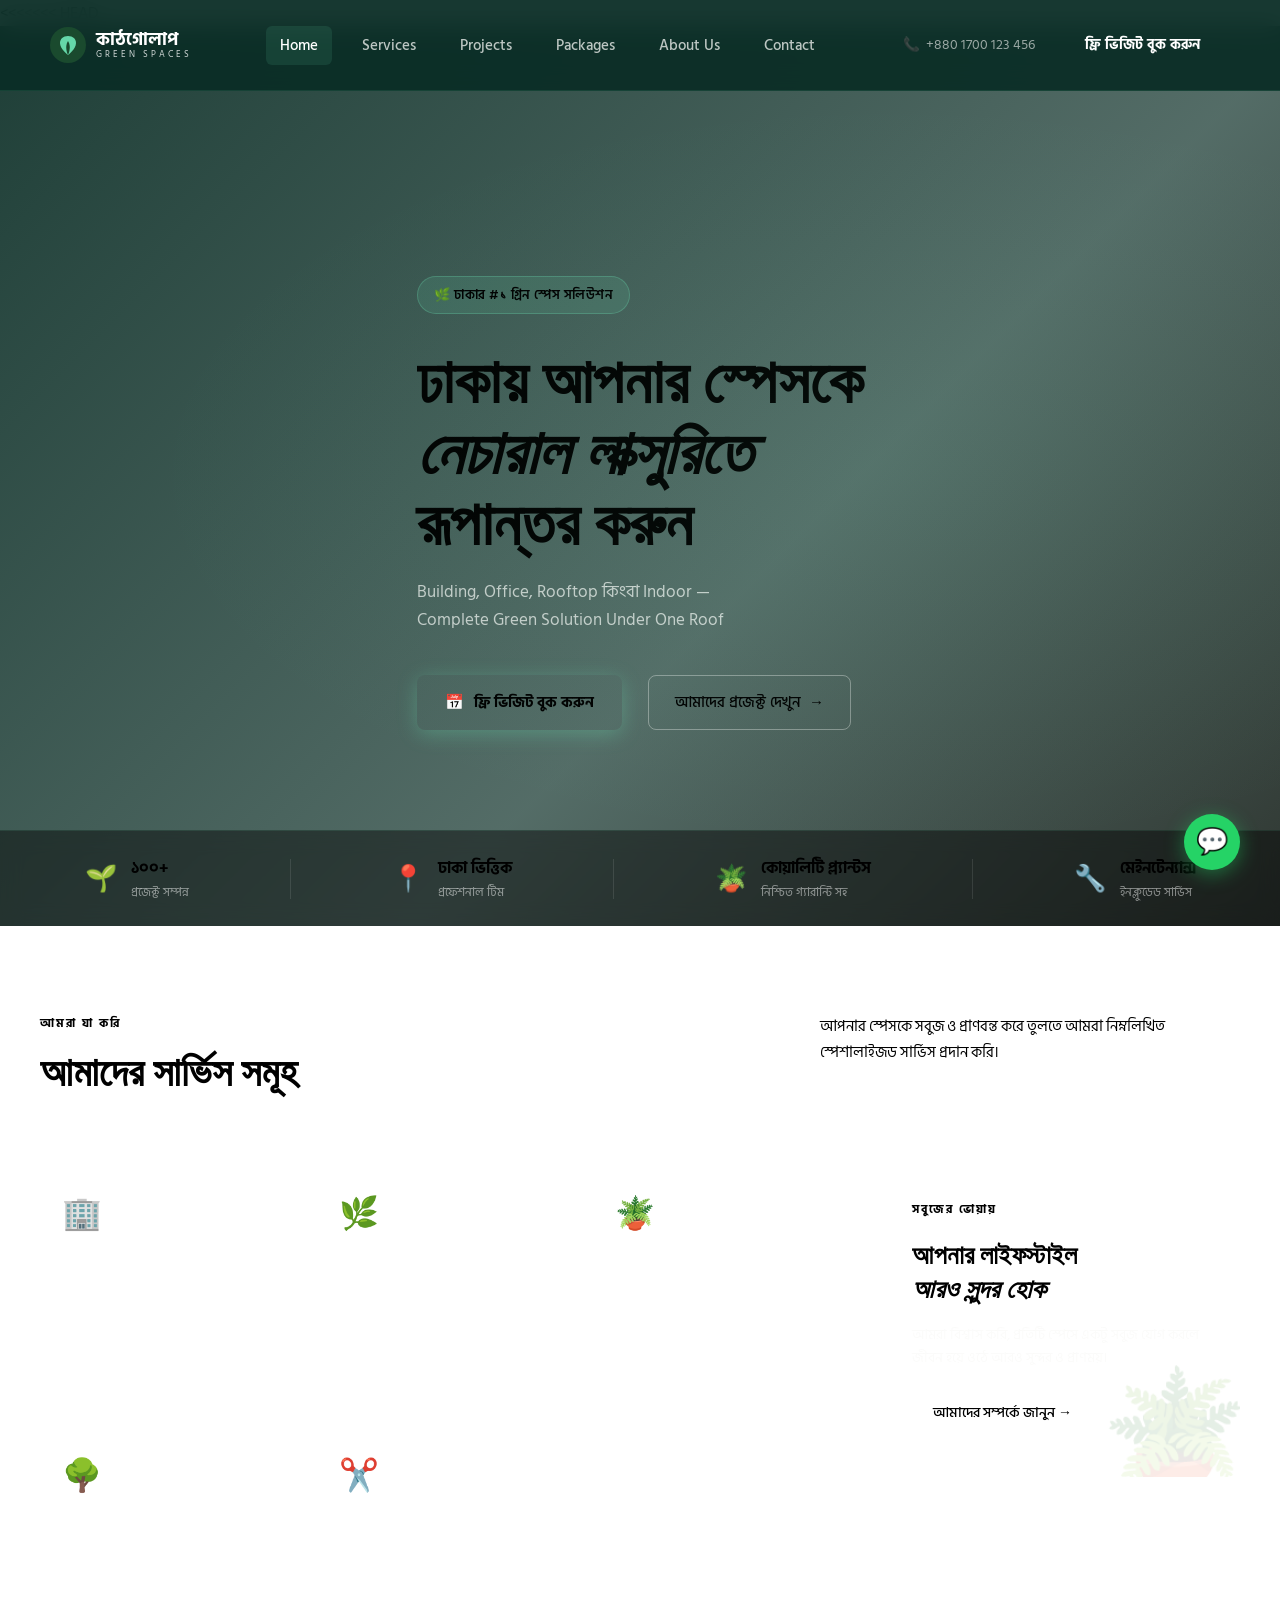
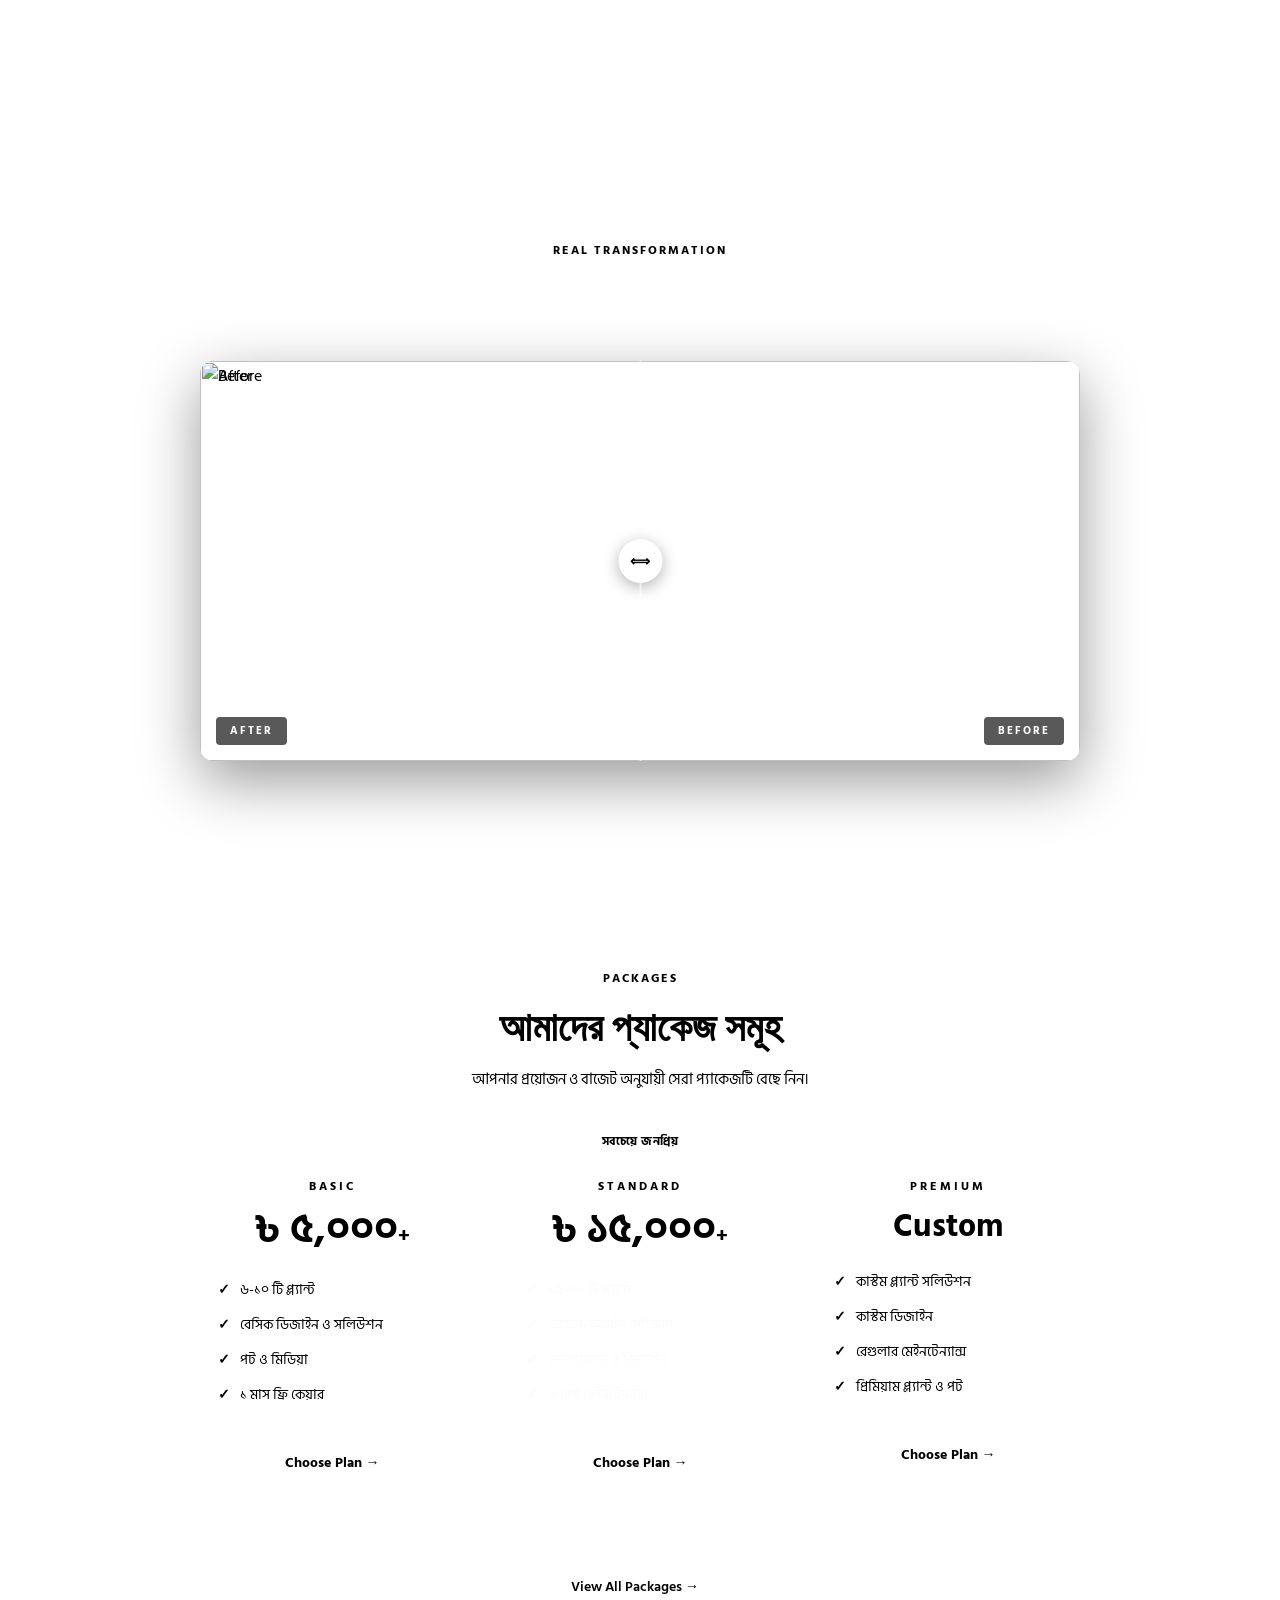
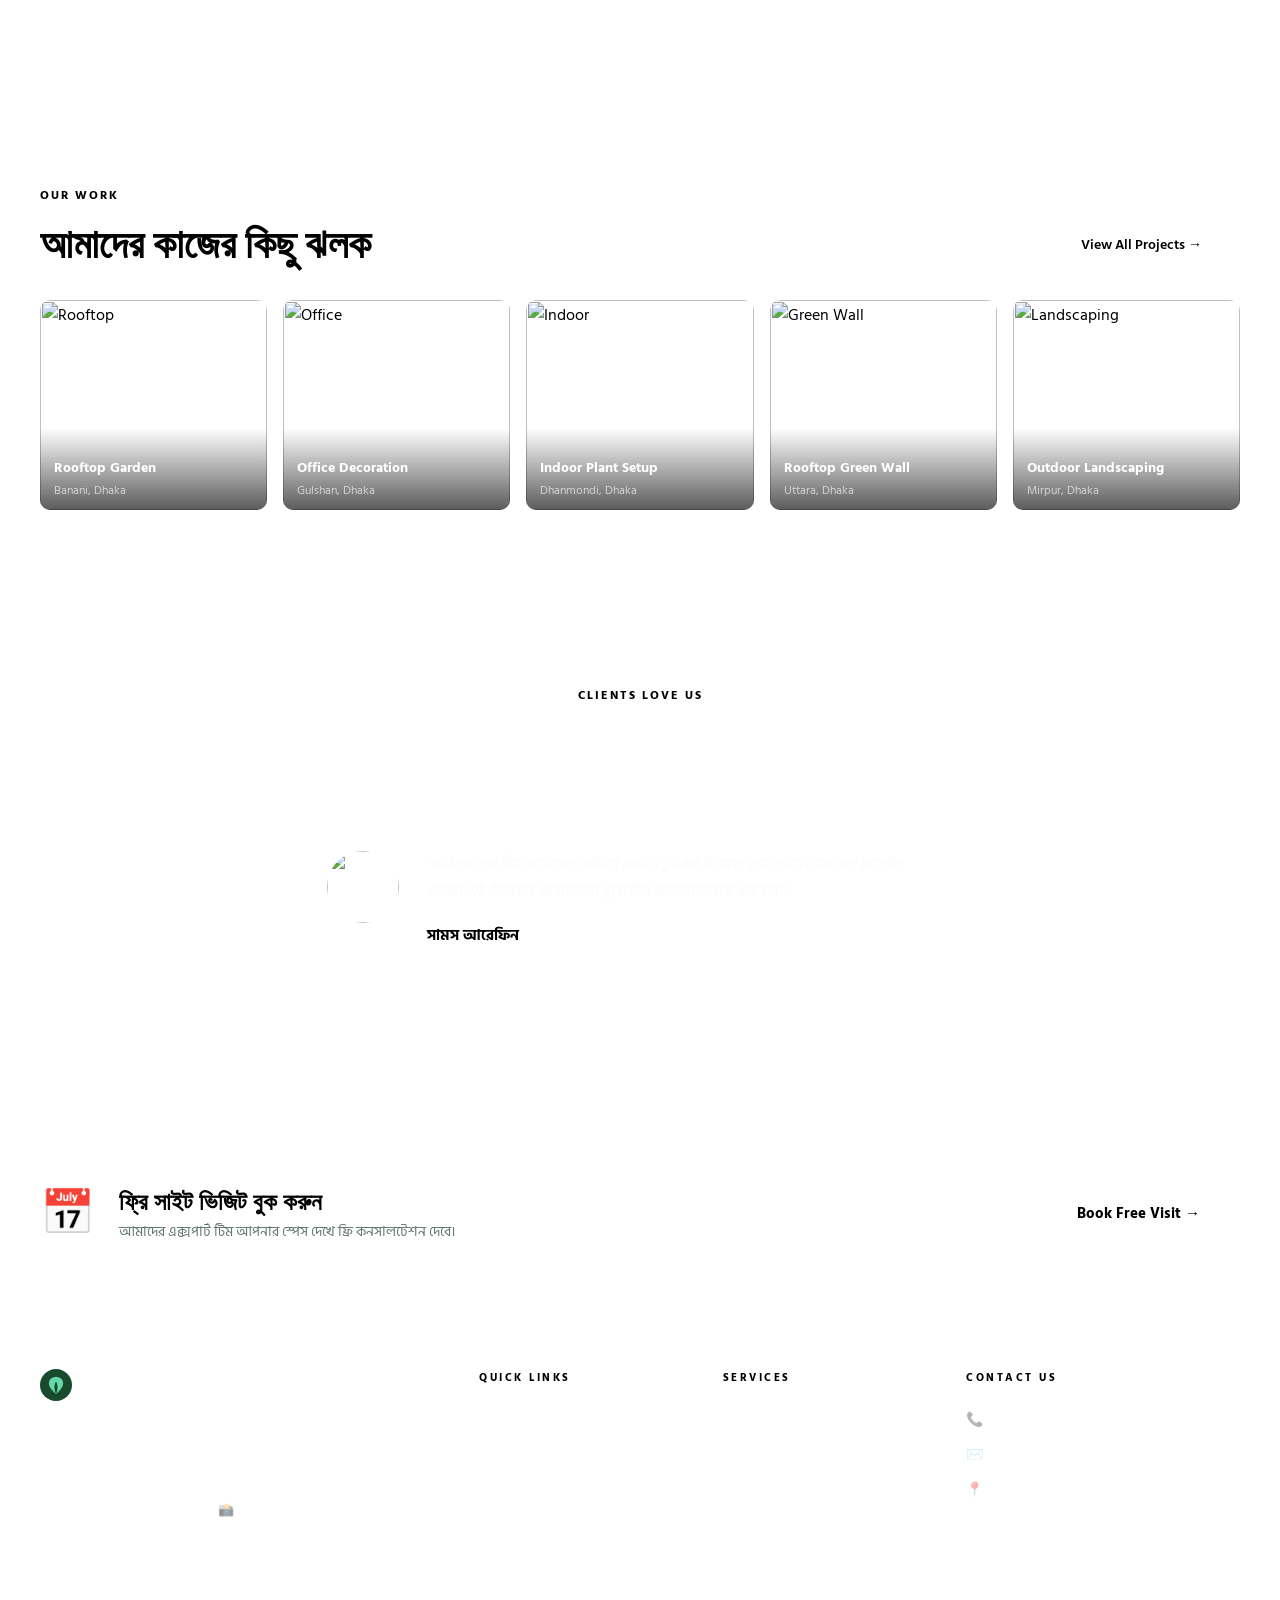
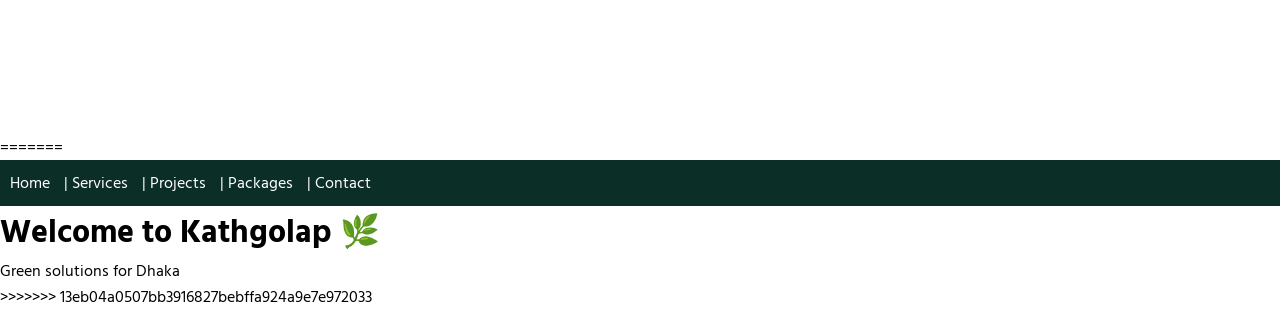
==== commit f825f42d: "replace old files with kathgolap0.2 version" ====
--- a/index.html
+++ b/index.html
@@ -1,3 +1,4 @@
+<<<<<<< HEAD
 <!DOCTYPE html>
 <html lang="bn">
 <head>
@@ -361,3 +362,13 @@
 <script src="script.js"></script>
 </body>
 </html>
+=======
+
+<!DOCTYPE html>
+<html><head><title>Kathgolap</title><link rel="stylesheet" href="style.css"></head>
+<body>
+<header><a href="index.html">Home</a> | <a href="services.html">Services</a> | <a href="projects.html">Projects</a> | <a href="packages.html">Packages</a> | <a href="contact.html">Contact</a></header>
+<h1>Welcome to Kathgolap 🌿</h1>
+<p>Green solutions for Dhaka</p>
+</body></html>
+>>>>>>> 13eb04a0507bb3916827bebffa924a9e7e972033
--- a/style.css
+++ b/style.css
@@ -1,3 +1,4 @@
+<<<<<<< HEAD
 /* ============================================================
    KATHGOLAP — PREMIUM GREEN SPACES WEBSITE
    Color System: Deep Forest + Soft White + Accent Mint
@@ -720,3 +721,9 @@
   .ba-slider { height:260px; }
   .svc-content { padding:36px 28px; }
 }
+=======
+
+body{font-family:Arial;margin:0;padding:20px;background:#f5f5f5;}
+header{background:#0B2E26;color:white;padding:10px;}
+a{color:white;margin-right:10px;text-decoration:none;}
+>>>>>>> 13eb04a0507bb3916827bebffa924a9e7e972033
--- a/style.css
+++ b/style.css
@@ -1,3 +1,4 @@
+<<<<<<< HEAD
 /* ============================================================
    KATHGOLAP — PREMIUM GREEN SPACES WEBSITE
    Color System: Deep Forest + Soft White + Accent Mint
@@ -720,3 +721,9 @@
   .ba-slider { height:260px; }
   .svc-content { padding:36px 28px; }
 }
+=======
+
+body{font-family:Arial;margin:0;padding:20px;background:#f5f5f5;}
+header{background:#0B2E26;color:white;padding:10px;}
+a{color:white;margin-right:10px;text-decoration:none;}
+>>>>>>> 13eb04a0507bb3916827bebffa924a9e7e972033
